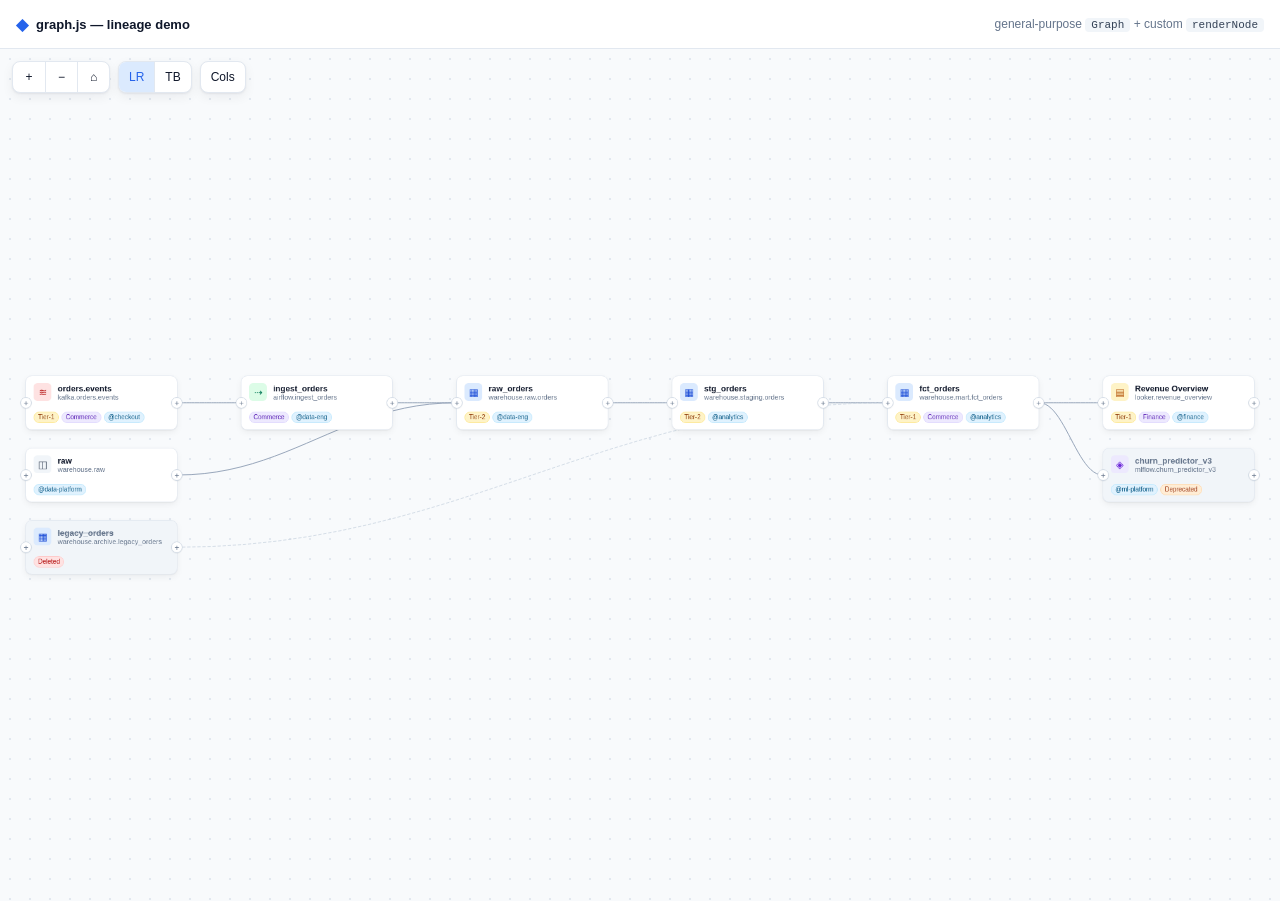
==== demo/index.html @ b4ed61ed "generic lib" ====
<!doctype html>
<html lang="en">
  <head>
    <meta charset="utf-8" />
    <meta name="viewport" content="width=device-width,initial-scale=1" />
    <title>Graph — Static Demo</title>
    <link rel="stylesheet" href="graph.css" />
    <link rel="stylesheet" href="styles.css" />
  </head>
  <body>
    <header class="topbar">
      <div class="topbar__title">
        <span class="topbar__logo">◆</span>
        <span>graph.js — lineage demo</span>
      </div>
      <div class="topbar__hint">
        general-purpose <code>Graph</code> + custom <code>renderNode</code>
      </div>
    </header>

    <main id="graph" class="graph-host"></main>

    <script src="graph.js"></script>
    <script src="app.js"></script>
  </body>
</html>
---- demo/graph.css ----
/*!
 * graph.css — base styles for graph.js
 *
 * All rules are scoped under `.gv` (the container class). The library
 * provides minimal "structural" styling — the look of each node card is
 * up to the consumer (via renderNode + your own CSS).
 *
 * Theme via CSS variables:
 *   --gv-bg, --gv-grid, --gv-surface, --gv-border, --gv-text, --gv-muted,
 *   --gv-accent, --gv-accent-soft, --gv-shadow
 */

.gv {
  --gv-bg: #f8fafc;
  --gv-grid: #e2e8f0;
  --gv-surface: #ffffff;
  --gv-border: #e2e8f0;
  --gv-border-strong: #cbd5e1;
  --gv-text: #0f172a;
  --gv-muted: #64748b;
  --gv-accent: #2563eb;
  --gv-accent-soft: #dbeafe;
  --gv-shadow: 0 1px 2px rgba(15, 23, 42, 0.06),
    0 4px 12px rgba(15, 23, 42, 0.06);

  position: relative;
  width: 100%;
  height: 100%;
  min-height: 240px;
  background-color: var(--gv-bg);
  background-image: radial-gradient(var(--gv-grid) 1px, transparent 1px);
  background-size: 20px 20px;
  color: var(--gv-text);
  font-family: -apple-system, BlinkMacSystemFont, "Segoe UI", Inter, Roboto,
    "Helvetica Neue", Arial, sans-serif;
  font-size: 13px;
  overflow: hidden;
  cursor: grab;
}
.gv:active { cursor: grabbing; }

.gv__canvas {
  position: absolute;
  inset: 0;
  width: 100%;
  height: 100%;
  pointer-events: none;
  z-index: 1;
}
.gv__nodes {
  position: absolute;
  inset: 0;
  z-index: 2;
  pointer-events: none;
  transform-origin: 0 0;
  will-change: transform;
}

/* ---------- Node shell ---------- */

.gv-node {
  position: absolute;
  pointer-events: auto;
  background: var(--gv-surface);
  border: 1px solid var(--gv-border);
  border-radius: 10px;
  box-shadow: var(--gv-shadow);
  user-select: none;
  -webkit-user-select: none;
  -webkit-touch-callout: none;
  touch-action: none;
  outline: none;
  cursor: grab;
  transition: border-color 120ms, box-shadow 120ms, opacity 120ms;
  /* Plain box — the user's renderNode (or the default body) controls
     internal layout. */
  box-sizing: border-box;
  overflow: visible;
}
.gv-node * { user-select: none; -webkit-user-select: none; }
.gv-node:active { cursor: grabbing; }
.gv-node:hover { border-color: var(--gv-border-strong); }
.gv-node:focus-visible {
  border-color: var(--gv-accent);
  box-shadow: 0 0 0 3px var(--gv-accent-soft);
}
.gv-node.is-selected {
  border-color: var(--gv-accent);
  box-shadow: 0 0 0 2px var(--gv-accent-soft), var(--gv-shadow);
}

.gv-node__body {
  width: 100%;
  height: 100%;
  padding: 10px 12px;
  display: flex;
  flex-direction: column;
  justify-content: center;
  gap: 4px;
  box-sizing: border-box;
}
.gv-node__label {
  font-weight: 600;
  font-size: 13px;
  white-space: nowrap;
  overflow: hidden;
  text-overflow: ellipsis;
}

/* ---------- Expand buttons ---------- */

.gv-node__expand {
  position: absolute;
  width: 18px; height: 18px;
  border-radius: 50%;
  border: 1px solid var(--gv-border-strong);
  background: var(--gv-surface);
  color: var(--gv-muted);
  font-size: 13px; line-height: 1;
  display: flex; align-items: center; justify-content: center;
  cursor: pointer;
  padding: 0;
  z-index: 3;
  box-shadow: 0 1px 2px rgba(15, 23, 42, 0.08);
}
.gv-node__expand:hover { color: var(--gv-accent); border-color: var(--gv-accent); }
/* LR: up = left, down = right */
.gv-node__expand--LR.gv-node__expand--up   { left: -9px; top: 50%; transform: translateY(-50%); }
.gv-node__expand--LR.gv-node__expand--down { right: -9px; top: 50%; transform: translateY(-50%); }
/* TB: up = top, down = bottom */
.gv-node__expand--TB.gv-node__expand--up   { top: -9px; left: 50%; transform: translateX(-50%); }
.gv-node__expand--TB.gv-node__expand--down { bottom: -9px; left: 50%; transform: translateX(-50%); }

/* ---------- Toolbar ---------- */

.gv-toolbar {
  position: absolute;
  top: 12px; left: 12px;
  display: flex; gap: 8px;
  z-index: 5;
}
.gv-toolbar__group {
  display: inline-flex;
  background: var(--gv-surface);
  border: 1px solid var(--gv-border);
  border-radius: 8px;
  box-shadow: var(--gv-shadow);
  overflow: hidden;
}
.gv-toolbar__btn {
  appearance: none;
  border: none;
  background: transparent;
  color: var(--gv-text);
  font-size: 12px;
  font-weight: 500;
  padding: 6px 10px;
  cursor: pointer;
  min-width: 32px;
  height: 30px;
}
.gv-toolbar__group .gv-toolbar__btn + .gv-toolbar__btn { border-left: 1px solid var(--gv-border); }
.gv-toolbar__btn:hover { background: #f1f5f9; }
.gv-toolbar__btn.is-active {
  background: var(--gv-accent-soft);
  color: var(--gv-accent);
}
---- demo/styles.css ----
/* ====================================================================
   Page chrome — the topbar and the host container.
   ==================================================================== */

html, body {
  height: 100%;
  margin: 0;
  background: #f8fafc;
  color: #0f172a;
  font-family: -apple-system, BlinkMacSystemFont, "Segoe UI", Inter, Roboto,
    "Helvetica Neue", Arial, sans-serif;
  font-size: 13px;
}

.topbar {
  height: 48px;
  display: flex;
  align-items: center;
  justify-content: space-between;
  padding: 0 16px;
  background: #ffffff;
  border-bottom: 1px solid #e2e8f0;
}
.topbar__title { display: flex; align-items: center; gap: 8px; font-weight: 600; }
.topbar__logo { color: #2563eb; font-size: 16px; }
.topbar__hint { color: #64748b; font-size: 12px; }
.topbar__hint code {
  background: #f1f5f9; padding: 1px 6px; border-radius: 4px;
  font-size: 11px; color: #334155;
}

.graph-host {
  height: calc(100% - 48px);
  width: 100%;
}

/* ====================================================================
   Lineage card theming — the markup produced by `renderLineageNode` in
   app.js. The base library knows nothing about these classes; they are
   purely user-supplied styles.
   ==================================================================== */

.gv-node.lineage-card {
  display: flex;
  flex-direction: column;
  justify-content: center;
  gap: 6px;
  padding: 0;
}
.lineage-card.is-deleted, .lineage-card.is-deprecated {
  background: #f1f5f9; color: #64748b;
}
.lineage-card.is-deleted .lineage-card__title {
  text-decoration: line-through;
}

.lineage-card__row {
  display: flex; align-items: center; gap: 10px; min-width: 0;
  padding: 0 12px;
  flex: 1;
}
.lineage-card__icon {
  width: 28px; height: 28px; flex: 0 0 28px;
  border-radius: 6px;
  display: flex; align-items: center; justify-content: center;
  font-size: 16px;
  background: #dbeafe; color: #1d4ed8;
}
.lineage-card--table     .lineage-card__icon { background: #dbeafe; color: #1d4ed8; }
.lineage-card--pipeline  .lineage-card__icon { background: #dcfce7; color: #047857; }
.lineage-card--topic     .lineage-card__icon { background: #fee2e2; color: #b91c1c; }
.lineage-card--dashboard .lineage-card__icon { background: #fef3c7; color: #b45309; }
.lineage-card--mlmodel   .lineage-card__icon { background: #ede9fe; color: #6d28d9; }
.lineage-card--database  .lineage-card__icon { background: #f1f5f9; color: #334155; }
.lineage-card--schema    .lineage-card__icon { background: #f3e8ff; color: #7c3aed; }

.lineage-card__main { min-width: 0; flex: 1; }
.lineage-card__title {
  font-weight: 600; font-size: 13px;
  white-space: nowrap; overflow: hidden; text-overflow: ellipsis;
}
.lineage-card__subtitle {
  font-size: 11px; color: #64748b;
  white-space: nowrap; overflow: hidden; text-overflow: ellipsis;
}

.lineage-card__badges {
  display: flex; gap: 4px; flex-wrap: wrap;
  padding: 0 12px 10px 12px;
}
.badge {
  font-size: 10px; line-height: 1;
  padding: 3px 6px; border-radius: 999px;
  background: #f1f5f9; color: #64748b;
  border: 1px solid #e2e8f0; white-space: nowrap;
}
.badge--tier       { background: #fef3c7; color: #92400e; border-color: #fde68a; }
.badge--domain     { background: #ede9fe; color: #5b21b6; border-color: #ddd6fe; }
.badge--owner      { background: #e0f2fe; color: #075985; border-color: #bae6fd; }
.badge--deleted    { background: #fee2e2; color: #b91c1c; border-color: #fecaca; }
.badge--deprecated { background: #ffedd5; color: #9a3412; border-color: #fed7aa; }
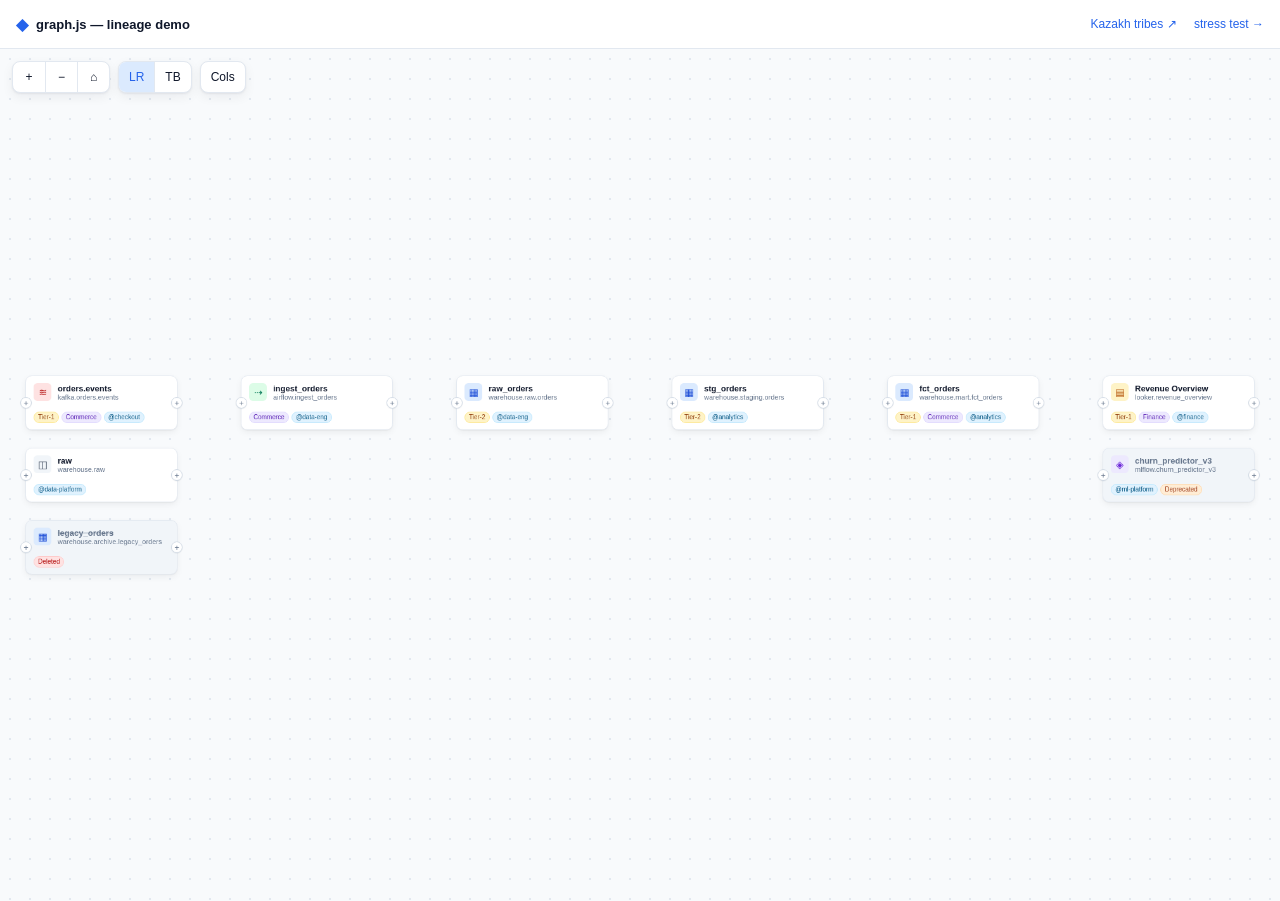
==== commit 0a425d02: "Add tribes demo" ====
--- a/demo/index.html
+++ b/demo/index.html
@@ -14,7 +14,8 @@
         <span>graph.js — lineage demo</span>
       </div>
       <div class="topbar__hint">
-        general-purpose <code>Graph</code> + custom <code>renderNode</code>
+        <a href="tribes.html" style="color:#2563eb;text-decoration:none;margin-right:14px">Kazakh tribes ↗</a>
+        <a href="large.html" style="color:#2563eb;text-decoration:none">stress test →</a>
       </div>
     </header>
 
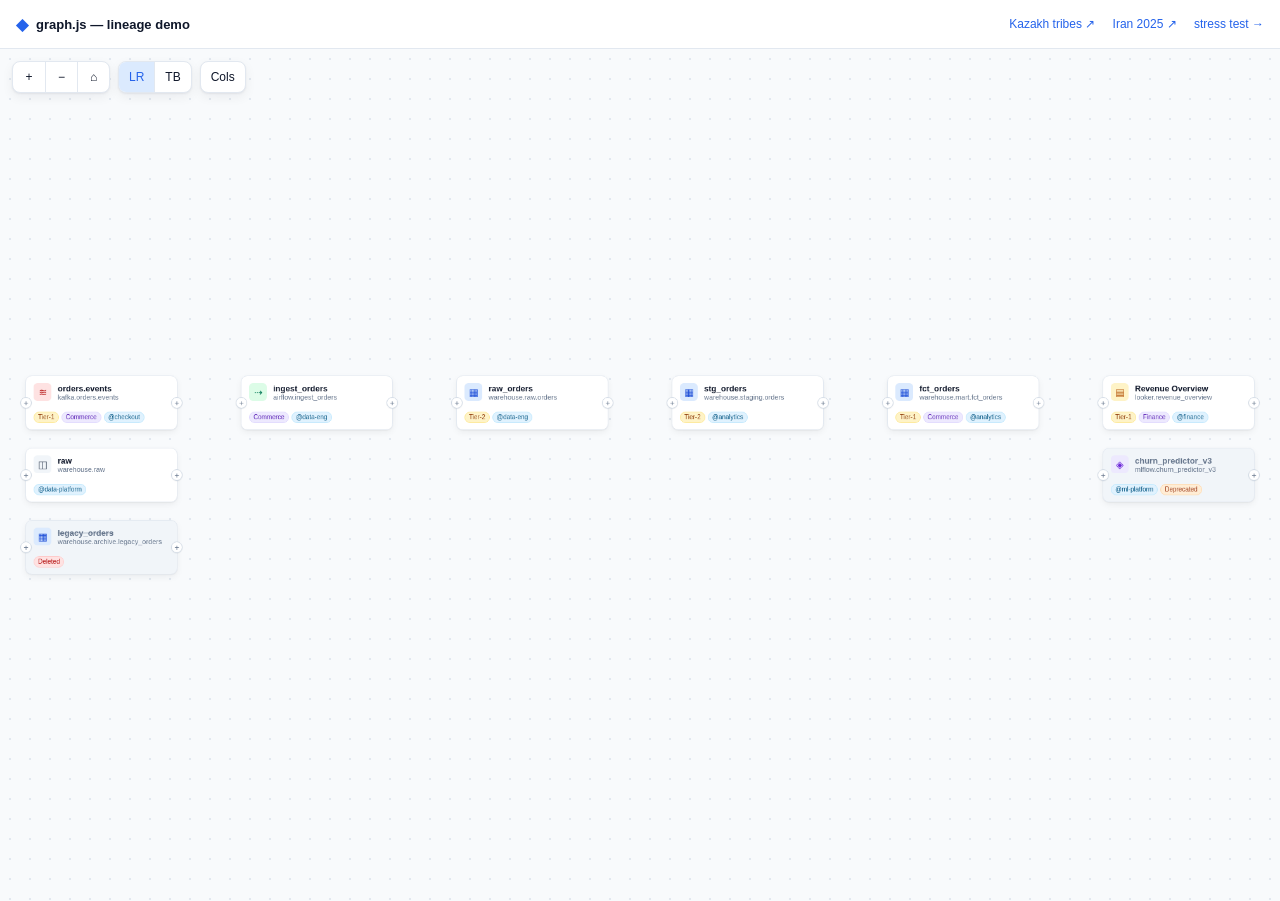
==== commit 87d8c679: "Add conflict demo" ====
--- a/demo/index.html
+++ b/demo/index.html
@@ -15,6 +15,7 @@
       </div>
       <div class="topbar__hint">
         <a href="tribes.html" style="color:#2563eb;text-decoration:none;margin-right:14px">Kazakh tribes ↗</a>
+        <a href="iran-war.html" style="color:#2563eb;text-decoration:none;margin-right:14px">Iran 2025 ↗</a>
         <a href="large.html" style="color:#2563eb;text-decoration:none">stress test →</a>
       </div>
     </header>
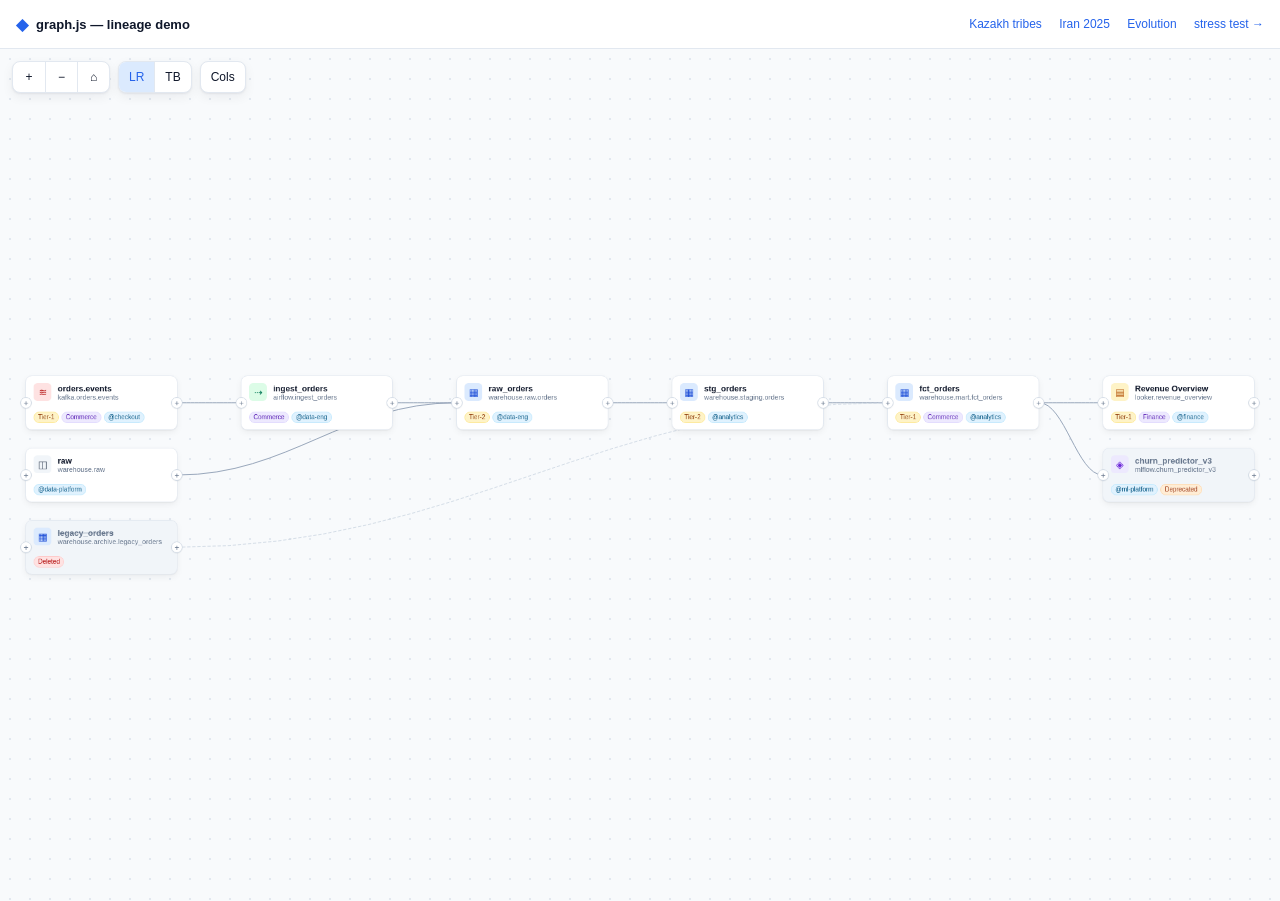
==== commit ef1bf094: "add evolution demo" ====
--- a/demo/index.html
+++ b/demo/index.html
@@ -14,8 +14,9 @@
         <span>graph.js — lineage demo</span>
       </div>
       <div class="topbar__hint">
-        <a href="tribes.html" style="color:#2563eb;text-decoration:none;margin-right:14px">Kazakh tribes ↗</a>
-        <a href="iran-war.html" style="color:#2563eb;text-decoration:none;margin-right:14px">Iran 2025 ↗</a>
+        <a href="tribes.html" style="color:#2563eb;text-decoration:none;margin-right:14px">Kazakh tribes</a>
+        <a href="iran-war.html" style="color:#2563eb;text-decoration:none;margin-right:14px">Iran 2025</a>
+        <a href="evolution.html" style="color:#2563eb;text-decoration:none;margin-right:14px">Evolution</a>
         <a href="large.html" style="color:#2563eb;text-decoration:none">stress test →</a>
       </div>
     </header>
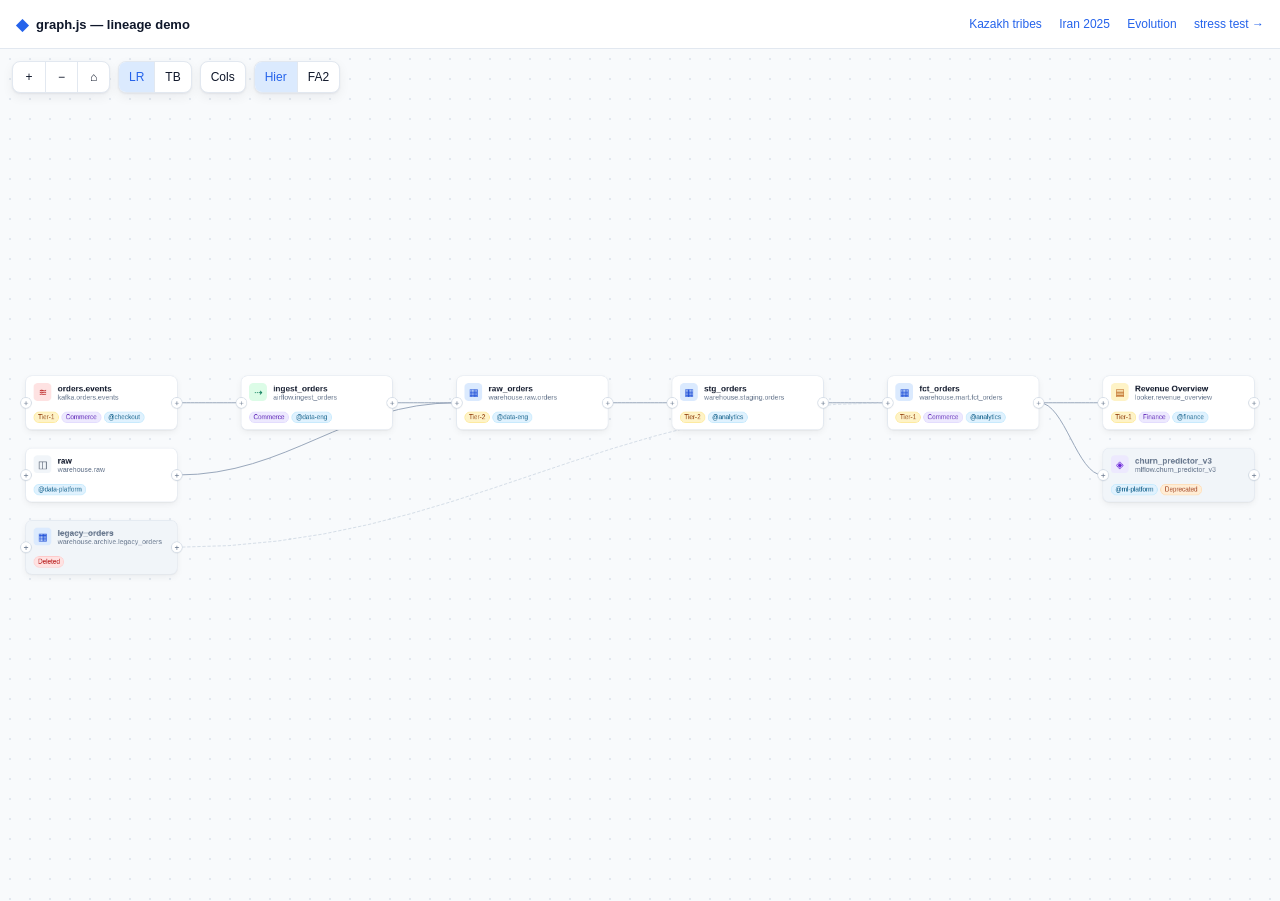
==== commit 593a3222: "Add ForceAtlas2 layout" ====
--- a/demo/index.html
+++ b/demo/index.html
@@ -4,8 +4,8 @@
     <meta charset="utf-8" />
     <meta name="viewport" content="width=device-width,initial-scale=1" />
     <title>Graph — Static Demo</title>
-    <link rel="stylesheet" href="graph.css" />
-    <link rel="stylesheet" href="styles.css" />
+    <link rel="stylesheet" href="graph.css?v=11" />
+    <link rel="stylesheet" href="styles.css?v=11" />
   </head>
   <body>
     <header class="topbar">
@@ -23,7 +23,7 @@
 
     <main id="graph" class="graph-host"></main>
 
-    <script src="graph.js"></script>
-    <script src="app.js"></script>
+    <script src="graph.js?v=11"></script>
+    <script src="app.js?v=11"></script>
   </body>
 </html>
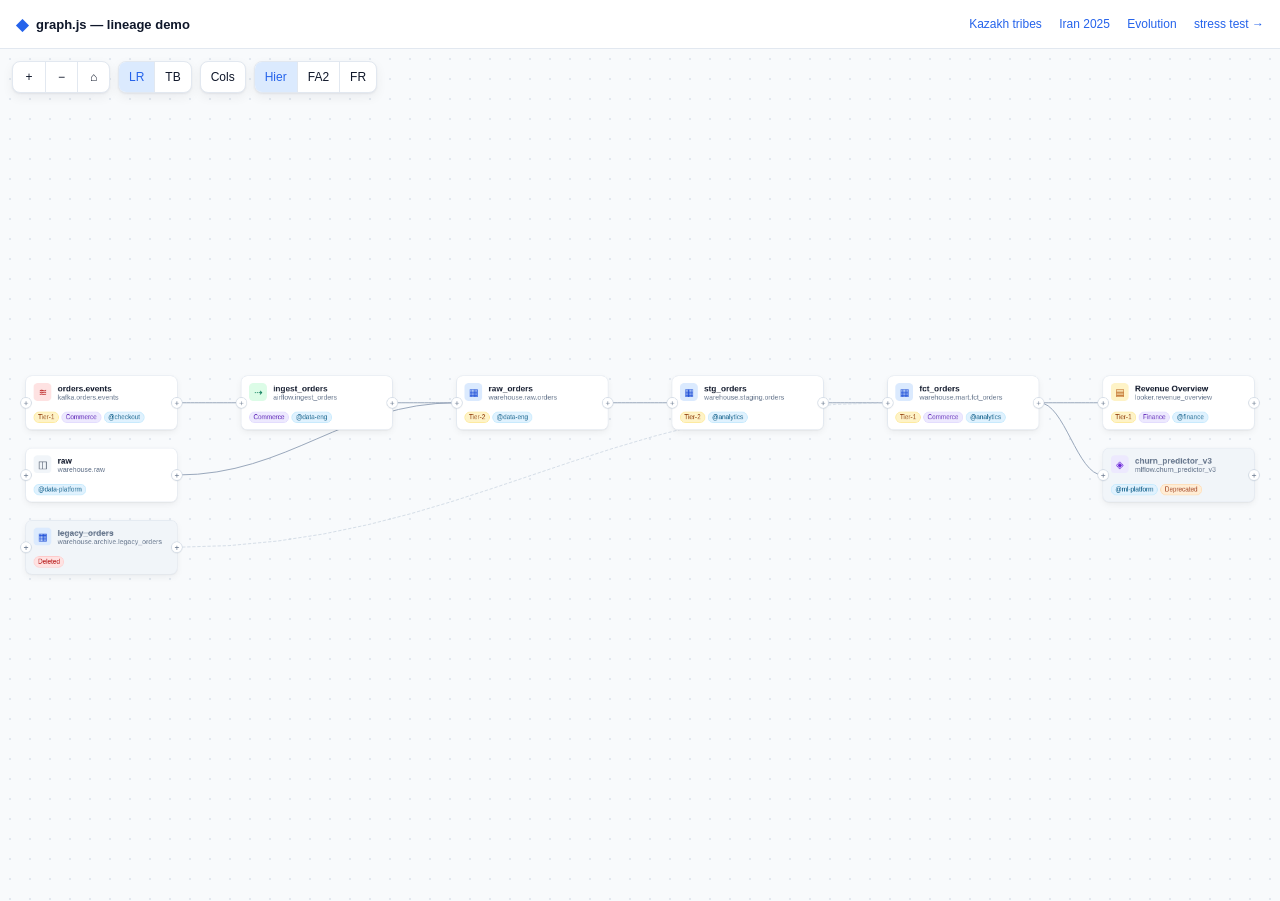
==== commit 3002795f: "Add Fruchterman-Reingold layout" ====
--- a/demo/index.html
+++ b/demo/index.html
@@ -4,8 +4,8 @@
     <meta charset="utf-8" />
     <meta name="viewport" content="width=device-width,initial-scale=1" />
     <title>Graph — Static Demo</title>
-    <link rel="stylesheet" href="graph.css?v=11" />
-    <link rel="stylesheet" href="styles.css?v=11" />
+    <link rel="stylesheet" href="graph.css?v=13" />
+    <link rel="stylesheet" href="styles.css?v=13" />
   </head>
   <body>
     <header class="topbar">
@@ -23,7 +23,7 @@
 
     <main id="graph" class="graph-host"></main>
 
-    <script src="graph.js?v=11"></script>
-    <script src="app.js?v=11"></script>
+    <script src="graph.js?v=13"></script>
+    <script src="app.js?v=13"></script>
   </body>
 </html>
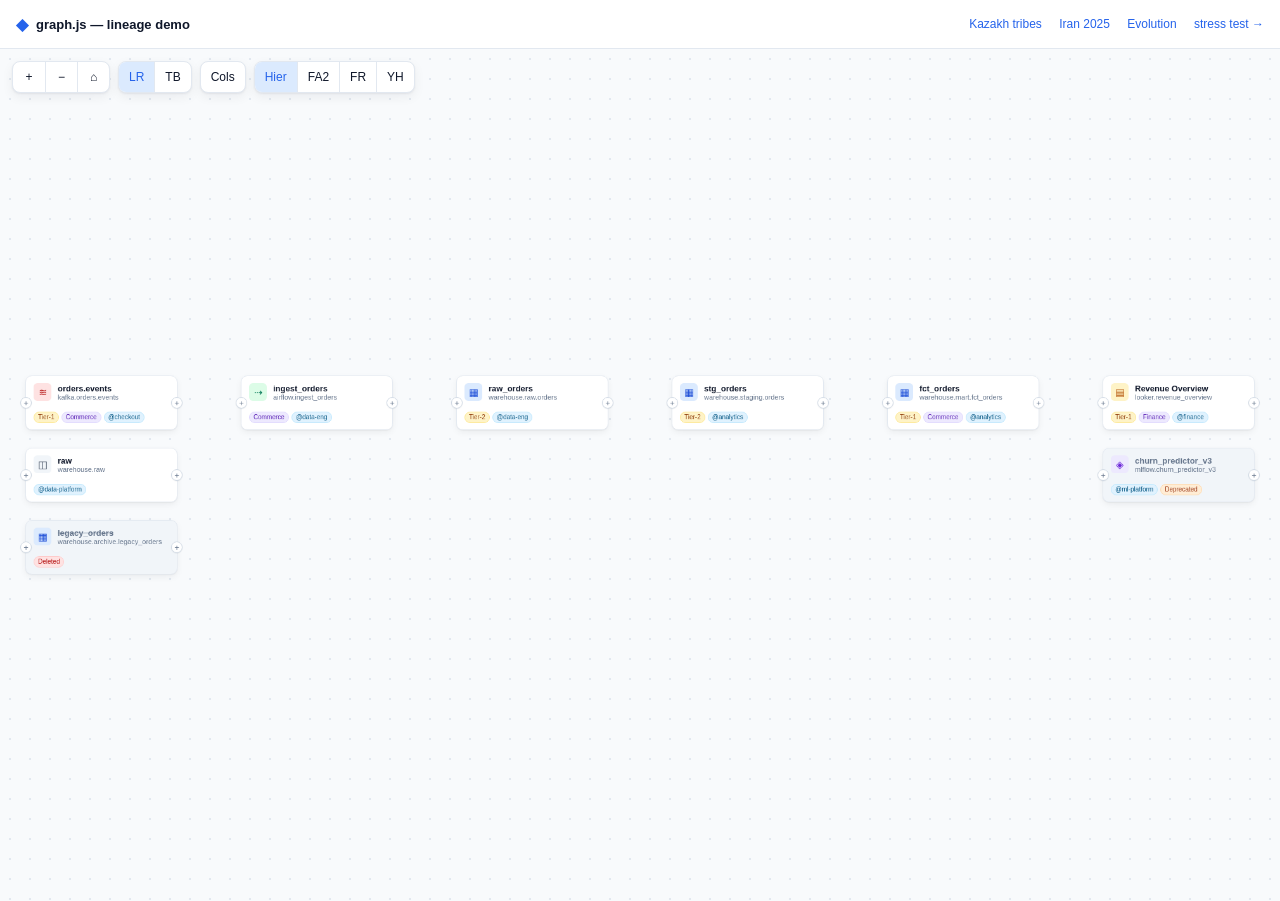
==== commit 2368f42a: "add Yifan Hu layout" ====
--- a/demo/index.html
+++ b/demo/index.html
@@ -4,8 +4,8 @@
     <meta charset="utf-8" />
     <meta name="viewport" content="width=device-width,initial-scale=1" />
     <title>Graph — Static Demo</title>
-    <link rel="stylesheet" href="graph.css?v=13" />
-    <link rel="stylesheet" href="styles.css?v=13" />
+    <link rel="stylesheet" href="graph.css?v=18" />
+    <link rel="stylesheet" href="styles.css?v=18" />
   </head>
   <body>
     <header class="topbar">
@@ -23,7 +23,7 @@
 
     <main id="graph" class="graph-host"></main>
 
-    <script src="graph.js?v=13"></script>
-    <script src="app.js?v=13"></script>
+    <script src="graph.js?v=18"></script>
+    <script src="app.js?v=18"></script>
   </body>
 </html>
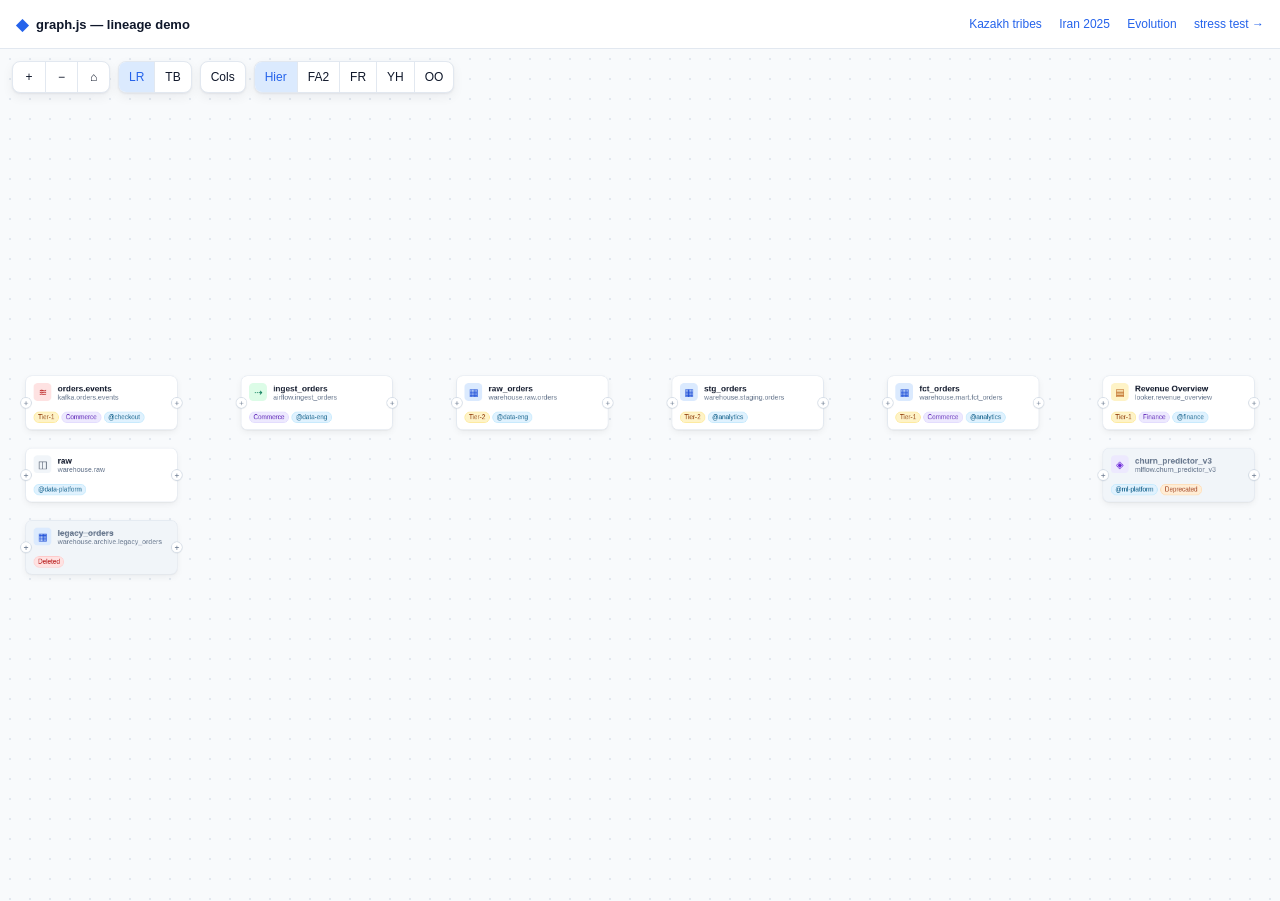
==== commit 20d9e84f: "Add OpenOrd layout" ====
--- a/demo/index.html
+++ b/demo/index.html
@@ -4,8 +4,8 @@
     <meta charset="utf-8" />
     <meta name="viewport" content="width=device-width,initial-scale=1" />
     <title>Graph — Static Demo</title>
-    <link rel="stylesheet" href="graph.css?v=18" />
-    <link rel="stylesheet" href="styles.css?v=18" />
+    <link rel="stylesheet" href="graph.css?v=23" />
+    <link rel="stylesheet" href="styles.css?v=23" />
   </head>
   <body>
     <header class="topbar">
@@ -23,7 +23,7 @@
 
     <main id="graph" class="graph-host"></main>
 
-    <script src="graph.js?v=18"></script>
-    <script src="app.js?v=18"></script>
+    <script src="graph.js?v=23"></script>
+    <script src="app.js?v=23"></script>
   </body>
 </html>
